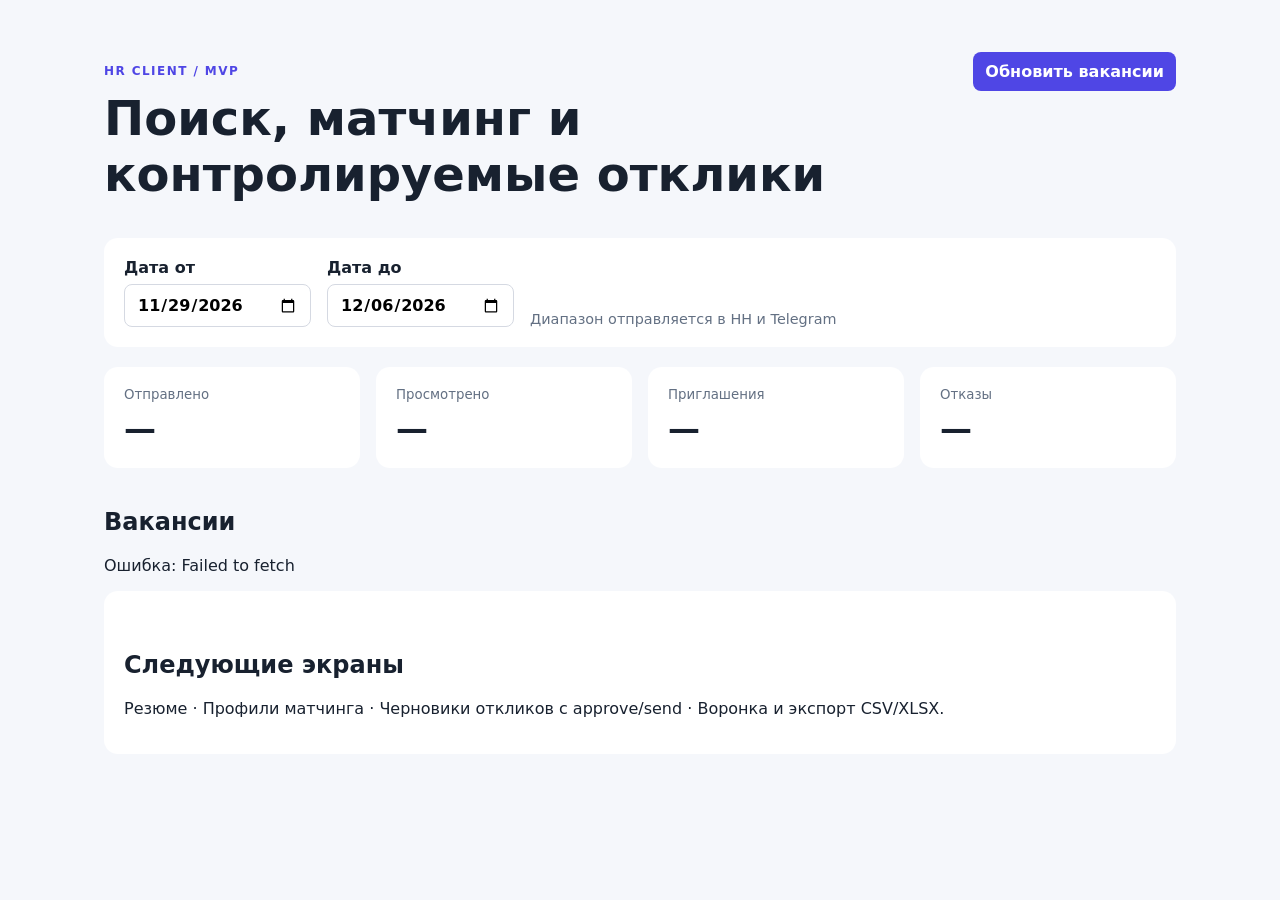
==== frontend/index.html @ b471c63c "initial commit" ====
<!doctype html>
<html lang="ru">
  <head>
    <meta charset="UTF-8" />
    <meta name="viewport" content="width=device-width, initial-scale=1.0" />
    <title>HR Client</title>
    <link rel="stylesheet" href="styles.css" />
  </head>
  <body>
    <main>
      <header>
        <div>
          <p class="eyebrow">HR CLIENT / MVP</p>
          <h1>Поиск, матчинг и контролируемые отклики</h1>
        </div>
        <button id="import-button" type="button">Обновить вакансии</button>
      </header>

      <section class="filter" aria-label="Фильтр вакансий по дате">
        <label>Дата от<input id="date-from" type="date" required /></label>
        <label>Дата до<input id="date-to" type="date" required /></label>
        <span id="import-status">Диапазон отправляется в HH и Telegram</span>
      </section>

      <section class="metrics" aria-label="Аналитика откликов">
        <article><small>Отправлено</small><strong id="sent">—</strong></article>
        <article><small>Просмотрено</small><strong id="viewed">—</strong></article>
        <article><small>Приглашения</small><strong id="invited">—</strong></article>
        <article><small>Отказы</small><strong id="rejected">—</strong></article>
      </section>

      <section>
        <h2>Вакансии</h2>
        <p id="vacancies-status">Загрузка…</p>
        <div id="vacancies" class="vacancies"></div>
      </section>

      <section class="todo">
        <h2>Следующие экраны</h2>
        <p>Резюме · Профили матчинга · Черновики откликов с approve/send · Воронка и экспорт CSV/XLSX.</p>
      </section>
    </main>
    <script src="app.js"></script>
  </body>
</html>
---- frontend/styles.css ----
:root{font-family:Inter,ui-sans-serif,system-ui,sans-serif;color:#18212f;background:#f5f7fb}*{box-sizing:border-box}body{margin:0}main{max-width:1120px;margin:auto;padding:52px 24px}header{display:flex;justify-content:space-between;gap:24px;align-items:start}h1{margin:4px 0;font-size:clamp(2rem,4vw,3rem);max-width:760px}h2{margin-top:40px}.eyebrow,.tag{color:#4f46e5;font-weight:700;font-size:.75rem;letter-spacing:.12em}.filter,.metrics,.vacancies{display:grid;gap:16px}.filter{margin-top:32px;padding:20px;background:#fff;border-radius:14px;grid-template-columns:repeat(3,max-content) 1fr;align-items:end}.filter label{display:grid;gap:7px;font-weight:600}.filter span{color:#637083;font-size:.9rem}input,button{border-radius:8px;padding:10px 12px;font:inherit;border:1px solid #d5d9e2}button{background:#4f46e5;color:#fff;border:0;font-weight:700;cursor:pointer}button:disabled{opacity:.65;cursor:wait}.metrics{grid-template-columns:repeat(4,1fr);margin-top:20px}.metrics article,.vacancies article,.todo{background:#fff;border-radius:14px;padding:20px}.metrics small{display:block;color:#637083}.metrics strong{display:block;font-size:2rem;margin-top:8px}.vacancies{grid-template-columns:repeat(auto-fit,minmax(220px,1fr))}.vacancies h3{margin:10px 0 4px}.vacancies p{color:#637083}.vacancies a{color:#4f46e5;font-weight:600}@media(max-width:680px){header{display:block}.filter,.metrics{grid-template-columns:1fr}.filter span{margin-top:10px}}
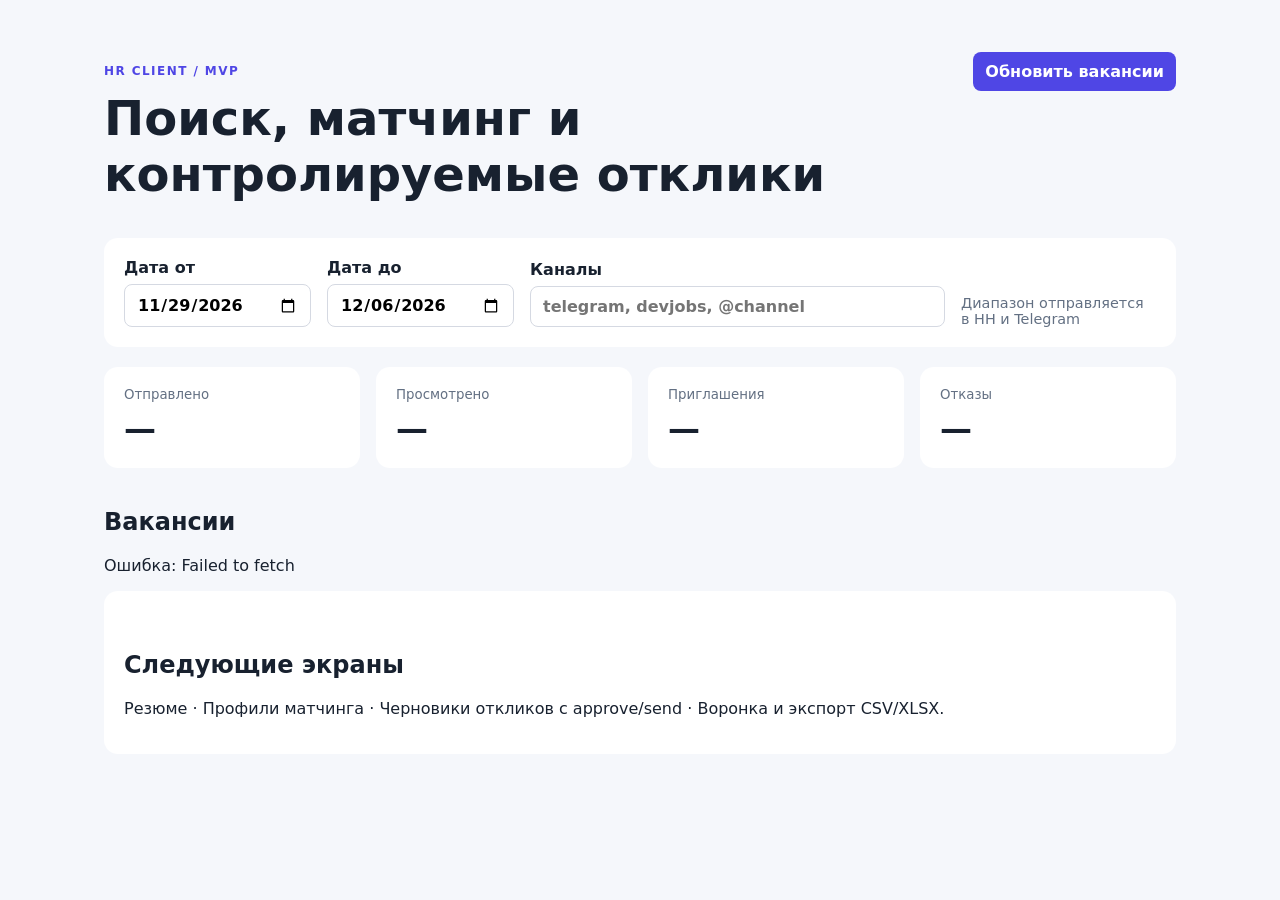
==== commit 4d10d258: "hf" ====
--- a/frontend/index.html
+++ b/frontend/index.html
@@ -19,6 +19,7 @@
       <section class="filter" aria-label="Фильтр вакансий по дате">
         <label>Дата от<input id="date-from" type="date" required /></label>
         <label>Дата до<input id="date-to" type="date" required /></label>
+        <label>Каналы<input id="channels" type="text" size="38" placeholder="telegram, devjobs, @channel" /></label>
         <span id="import-status">Диапазон отправляется в HH и Telegram</span>
       </section>
 
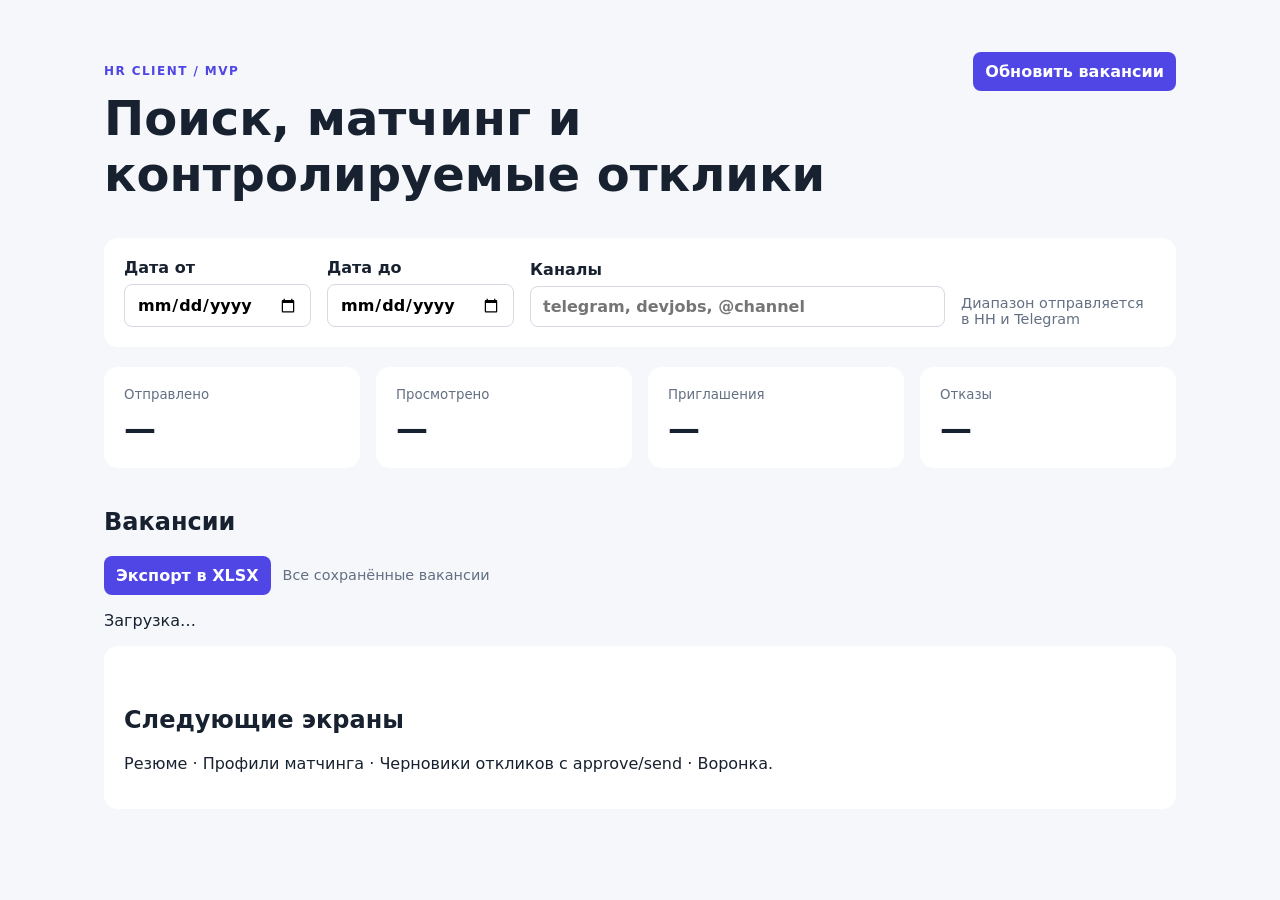
==== commit 858b79c9: "hf" ====
--- a/frontend/index.html
+++ b/frontend/index.html
@@ -32,15 +32,21 @@
 
       <section>
         <h2>Вакансии</h2>
+        <div class="export-actions">
+          <button id="export-button" type="button">Экспорт в XLSX</button>
+          <span id="export-status" role="status">Все сохранённые вакансии</span>
+        </div>
         <p id="vacancies-status">Загрузка…</p>
         <div id="vacancies" class="vacancies"></div>
       </section>
 
       <section class="todo">
         <h2>Следующие экраны</h2>
-        <p>Резюме · Профили матчинга · Черновики откликов с approve/send · Воронка и экспорт CSV/XLSX.</p>
+        <p>Резюме · Профили матчинга · Черновики откликов с approve/send · Воронка.</p>
       </section>
     </main>
-    <script src="app.js"></script>
+    <script src="api.js?v=2"></script>
+    <script src="app.js?v=2"></script>
+    <script src="export.js?v=2"></script>
   </body>
 </html>
--- a/frontend/styles.css
+++ b/frontend/styles.css
@@ -1 +1,2 @@
 :root{font-family:Inter,ui-sans-serif,system-ui,sans-serif;color:#18212f;background:#f5f7fb}*{box-sizing:border-box}body{margin:0}main{max-width:1120px;margin:auto;padding:52px 24px}header{display:flex;justify-content:space-between;gap:24px;align-items:start}h1{margin:4px 0;font-size:clamp(2rem,4vw,3rem);max-width:760px}h2{margin-top:40px}.eyebrow,.tag{color:#4f46e5;font-weight:700;font-size:.75rem;letter-spacing:.12em}.filter,.metrics,.vacancies{display:grid;gap:16px}.filter{margin-top:32px;padding:20px;background:#fff;border-radius:14px;grid-template-columns:repeat(3,max-content) 1fr;align-items:end}.filter label{display:grid;gap:7px;font-weight:600}.filter span{color:#637083;font-size:.9rem}input,button{border-radius:8px;padding:10px 12px;font:inherit;border:1px solid #d5d9e2}button{background:#4f46e5;color:#fff;border:0;font-weight:700;cursor:pointer}button:disabled{opacity:.65;cursor:wait}.metrics{grid-template-columns:repeat(4,1fr);margin-top:20px}.metrics article,.vacancies article,.todo{background:#fff;border-radius:14px;padding:20px}.metrics small{display:block;color:#637083}.metrics strong{display:block;font-size:2rem;margin-top:8px}.vacancies{grid-template-columns:repeat(auto-fit,minmax(220px,1fr))}.vacancies h3{margin:10px 0 4px}.vacancies p{color:#637083}.vacancies a{color:#4f46e5;font-weight:600}@media(max-width:680px){header{display:block}.filter,.metrics{grid-template-columns:1fr}.filter span{margin-top:10px}}
+:root .export-actions{display:flex;align-items:center;flex-wrap:wrap;gap:12px;margin:16px 0}.export-actions span{color:#637083;font-size:.9rem}
